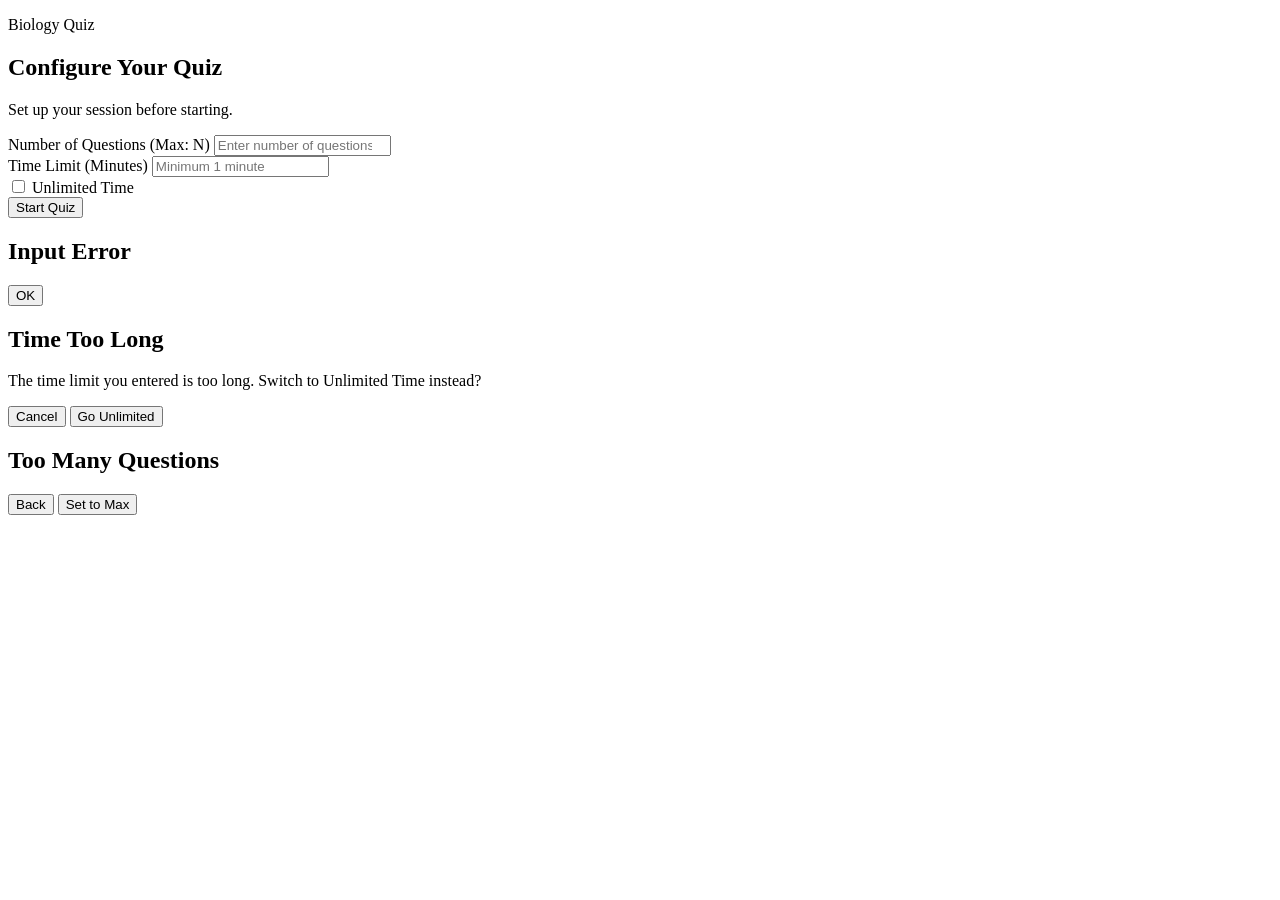
==== index.html @ 03ffde63 "Add files via upload" ====
<!DOCTYPE html>
<html lang="en">
<head>
    <meta charset="UTF-8">
    <meta name="viewport" content="width=device-width, initial-scale=1.0">
    <title>Biology Quiz | Configuration</title>
    <link rel="icon" type="image/png" href="Favicon/favicon.png">
    <link rel="preconnect" href="https://fonts.googleapis.com">
    <link rel="preconnect" href="https://fonts.gstatic.com" crossorigin>
    <link href="https://fonts.googleapis.com/css2?family=DM+Sans:wght@400;500;600&family=DM+Serif+Display&display=swap" rel="stylesheet">
    <link rel="stylesheet" href="CSS/Index.css">
</head>
<body>

<main class="container">
    <section class="card">

        
        <p class="card-eyebrow">Biology Quiz</p>
        <h1>Configure Your Quiz</h1>

        <p class="subtitle">
            Set up your session before starting.
        </p>

        <div class="divider"></div>

        <div class="input-group">
            <label for="questionCount">Number of Questions (Max: <span id="maxQuestions">N</span>)</label>
            <input
                type="number"
                id="questionCount"
                min="1"
                placeholder="Enter number of questions"
            >
        </div>

        <div class="input-group">
            <label for="timer">Time Limit (Minutes)</label>
            <input
                type="number"
                id="timer"
                min="1"
                placeholder="Minimum 1 minute"
            >
        </div>

        <div class="checkbox-group">
            <input type="checkbox" id="unlimitedTime">
            <label for="unlimitedTime">Unlimited Time</label>
        </div>

        <button id="startQuizBtn">Start Quiz</button>

    </section>
</main>

<div id="errorModal" class="modal">
    <div class="modal-content">
        <h2>Input Error</h2>
        <p id="modalMessage"></p>
        <button id="closeModalBtn">OK</button>
    </div>
</div>

<div id="confirmModal" class="modal">
    <div class="modal-content">
        <h2>Time Too Long</h2>
        <p id="confirmMessage">The time limit you entered is too long. Switch to Unlimited Time instead?</p>
        <div class="modal-actions">
            <button id="confirmCancelBtn">Cancel</button>
            <button id="confirmOkBtn">Go Unlimited</button>
        </div>
    </div>
</div>

<div id="maxQuestionsModal" class="modal">
    <div class="modal-content">
        <h2>Too Many Questions</h2>
        <p id="maxQuestionsMessage"></p>

        <div class="modal-actions">
            <button id="maxQuestionsBackBtn">Back</button>
            <button id="maxQuestionsSetBtn">Set to Max</button>
        </div>
    </div>
</div>
    
<script type="module" src="JavaScript/Index.js"></script>
</body>
</html>
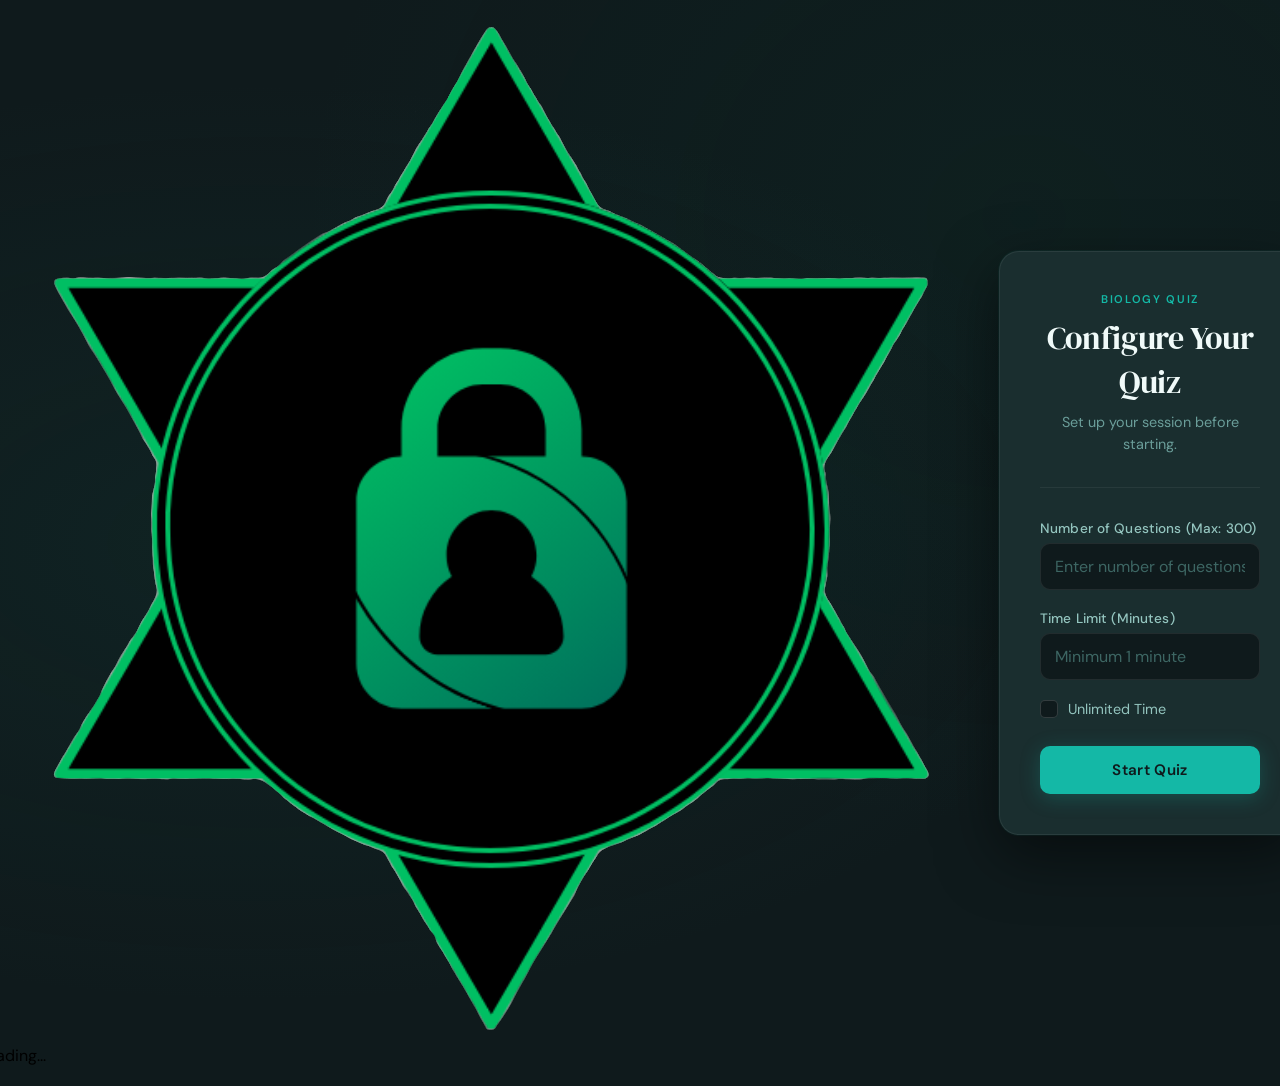
==== commit 7f474412: "Update index.html" ====
--- a/index.html
+++ b/index.html
@@ -12,6 +12,13 @@
 </head>
 <body>
 
+<div id="loader">
+  <img src="Favicon/favicon.png" alt="logo" />
+  <div class="loading-text">
+    <span>L</span><span>o</span><span>a</span><span>d</span><span>i</span><span>n</span><span>g</span><span>.</span><span>.</span><span>.</span>
+  </div>
+</div>
+    
 <main class="container">
     <section class="card">
 
@@ -88,4 +95,4 @@
     
 <script type="module" src="JavaScript/Index.js"></script>
 </body>
-</html>+</html>
--- a/CSS/Index.css
+++ b/CSS/Index.css
@@ -0,0 +1,331 @@
+* {
+    margin: 0;
+    padding: 0;
+    box-sizing: border-box;
+}
+
+@import url('https://fonts.googleapis.com/css2?family=DM+Sans:wght@400;500;600&family=DM+Serif+Display&display=swap');
+
+body {
+    min-height: 100vh;
+    display: flex;
+    justify-content: center;
+    align-items: center;
+    padding: 20px;
+    font-family: 'DM Sans', Arial, sans-serif;
+    background: #0f1a1c;
+    background-image:
+        radial-gradient(ellipse at 20% 50%, rgba(20, 83, 75, 0.15) 0%, transparent 60%),
+        radial-gradient(ellipse at 80% 20%, rgba(6, 78, 59, 0.1) 0%, transparent 50%);
+}
+
+.container {
+    width: 100%;
+    display: flex;
+    justify-content: center;
+}
+
+.card {
+    width: 100%;
+    max-width: 460px;
+    background: #1a2e2f;
+    padding: 2.5rem;
+    border-radius: 20px;
+    border: 1px solid rgba(255,255,255,0.07);
+    box-shadow:
+        0 0 0 1px rgba(20, 184, 166, 0.05),
+        0 20px 60px rgba(0, 0, 0, 0.5);
+}
+
+.card-eyebrow {
+    text-align: center;
+    font-size: 0.7rem;
+    font-weight: 600;
+    letter-spacing: 0.15em;
+    text-transform: uppercase;
+    color: #14b8a6;
+    margin-bottom: 10px;
+}
+
+h1 {
+    text-align: center;
+    margin-bottom: 8px;
+    font-family: 'DM Serif Display', Georgia, serif;
+    font-size: 2rem;
+    font-weight: 400;
+    color: #f0faf9;
+    letter-spacing: -0.01em;
+}
+
+.subtitle {
+    text-align: center;
+    color: #6b9e9a;
+    margin-bottom: 2rem;
+    font-size: 0.9rem;
+    line-height: 1.5;
+}
+
+.divider {
+    height: 1px;
+    background: rgba(255,255,255,0.06);
+    margin-bottom: 2rem;
+}
+
+.input-group {
+    display: flex;
+    flex-direction: column;
+    margin-bottom: 1.25rem;
+}
+
+.input-group label {
+    margin-bottom: 6px;
+    font-weight: 500;
+    font-size: 0.85rem;
+    color: #94c5bf;
+    letter-spacing: 0.01em;
+}
+
+.input-group input {
+    padding: 12px 14px;
+    background: #0f1a1c;
+    border: 1px solid rgba(255,255,255,0.08);
+    border-radius: 10px;
+    font-size: 1rem;
+    color: #f0faf9;
+    font-family: 'DM Sans', Arial, sans-serif;
+    transition: border-color 0.2s, box-shadow 0.2s;
+    outline: none;
+}
+
+.input-group input::placeholder {
+    color: #3d6663;
+}
+
+.input-group input:focus {
+    border-color: #14b8a6;
+    box-shadow: 0 0 0 3px rgba(20, 184, 166, 0.12);
+}
+
+.input-group input:disabled {
+    opacity: 0.35;
+    cursor: not-allowed;
+}
+
+/* hide number input arrows */
+.input-group input[type=number]::-webkit-inner-spin-button,
+.input-group input[type=number]::-webkit-outer-spin-button {
+    -webkit-appearance: none;
+}
+
+.checkbox-group {
+    display: flex;
+    align-items: center;
+    gap: 10px;
+    margin-bottom: 1.75rem;
+    cursor: pointer;
+}
+
+.checkbox-group input[type="checkbox"] {
+    appearance: none;
+    width: 18px;
+    height: 18px;
+    border: 1.5px solid rgba(255,255,255,0.15);
+    border-radius: 5px;
+    background: #0f1a1c;
+    cursor: pointer;
+    position: relative;
+    flex-shrink: 0;
+    transition: background 0.15s, border-color 0.15s;
+}
+
+.checkbox-group input[type="checkbox"]:checked {
+    background: #14b8a6;
+    border-color: #14b8a6;
+}
+
+.checkbox-group input[type="checkbox"]:checked::after {
+    content: '';
+    position: absolute;
+    left: 4px;
+    top: 1px;
+    width: 5px;
+    height: 9px;
+    border: 2px solid #0f1a1c;
+    border-top: none;
+    border-left: none;
+    transform: rotate(45deg);
+}
+
+.checkbox-group label {
+    font-size: 0.9rem;
+    color: #94c5bf;
+    cursor: pointer;
+    user-select: none;
+}
+
+#startQuizBtn {
+    width: 100%;
+    padding: 14px;
+    border: none;
+    border-radius: 10px;
+    font-size: 0.95rem;
+    font-weight: 600;
+    font-family: 'DM Sans', Arial, sans-serif;
+    cursor: pointer;
+    background: #14b8a6;
+    color: #0f1a1c;
+    letter-spacing: 0.02em;
+    transition: background 0.2s, transform 0.15s, box-shadow 0.2s;
+    box-shadow: 0 4px 20px rgba(20, 184, 166, 0.25);
+}
+
+#startQuizBtn:hover {
+    background: #0d9488;
+    transform: translateY(-1px);
+    box-shadow: 0 6px 24px rgba(20, 184, 166, 0.35);
+}
+
+#startQuizBtn:active {
+    transform: translateY(0);
+}
+
+/* Modal */
+.modal {
+    display: none;
+    position: fixed;
+    top: 0;
+    left: 0;
+    width: 100%;
+    height: 100%;
+    background: rgba(0, 0, 0, 0.65);
+    backdrop-filter: blur(4px);
+    justify-content: center;
+    align-items: center;
+    z-index: 999;
+}
+
+.modal-content {
+    width: 90%;
+    max-width: 360px;
+    background: #1a2e2f;
+    padding: 2rem;
+    border-radius: 16px;
+    text-align: center;
+    border: 1px solid rgba(255,255,255,0.07);
+    box-shadow: 0 20px 60px rgba(0, 0, 0, 0.6);
+}
+
+.modal-content h2 {
+    margin-bottom: 0.75rem;
+    font-family: 'DM Serif Display', Georgia, serif;
+    font-weight: 400;
+    color: #f0faf9;
+    font-size: 1.4rem;
+}
+
+.modal-content p {
+    margin-bottom: 1.5rem;
+    line-height: 1.6;
+    color: #6b9e9a;
+    font-size: 0.9rem;
+}
+
+#closeModalBtn {
+    width: 100%;
+    padding: 12px;
+    border: none;
+    border-radius: 10px;
+    cursor: pointer;
+    background: #14b8a6;
+    color: #0f1a1c;
+    font-size: 0.95rem;
+    font-weight: 600;
+    font-family: 'DM Sans', Arial, sans-serif;
+    transition: background 0.2s, transform 0.15s;
+}
+
+#closeModalBtn:hover {
+    background: #0d9488;
+    transform: translateY(-1px);
+}
+
+@media (max-width: 600px) {
+    .card {
+        padding: 1.75rem;
+    }
+
+    h1 {
+        font-size: 1.7rem;
+    }
+}
+
+.checkbox-group input[type="checkbox"]:focus {
+    outline: none;
+}
+
+* {
+    -webkit-tap-highlight-color: transparent;
+}
+
+button:active {
+    filter: brightness(0.75);
+    transition: filter 0.1s;
+}
+
+.modal-actions {
+    display: flex;
+    gap: 0.75rem;
+    margin-top: 1.5rem;
+}
+
+.modal-actions button {
+    flex: 1;
+    padding: 12px;
+}
+
+#confirmCancelBtn,
+#maxQuestionsBackBtn {
+    background: transparent;
+    border: 1.5px solid rgba(255,255,255,0.1);
+    color: #94c5bf;
+    border-radius: 10px;
+    font-family: 'DM Sans', Arial, sans-serif;
+    font-size: 0.95rem;
+    font-weight: 500;
+    transition: border-color 0.15s, color 0.15s;
+}
+
+#confirmCancelBtn:hover,
+#maxQuestionsBackBtn:hover {
+    border-color: #14b8a6;
+    color: #f0faf9;
+}
+
+#confirmOkBtn,
+#maxQuestionsSetBtn {
+    background: #14b8a6;
+    border: none;
+    color: #0f1a1c;
+    border-radius: 10px;
+    font-family: 'DM Sans', Arial, sans-serif;
+    font-size: 0.95rem;
+    font-weight: 600;
+    transition: background 0.2s;
+}
+
+#confirmOkBtn:hover,
+#maxQuestionsSetBtn:hover {
+    background: #0d9488;
+}
+
+.card {
+    position: relative;
+}
+
+.container {
+    position: relative;
+    width: 100%;
+    display: flex;
+    justify-content: center;
+}
+
